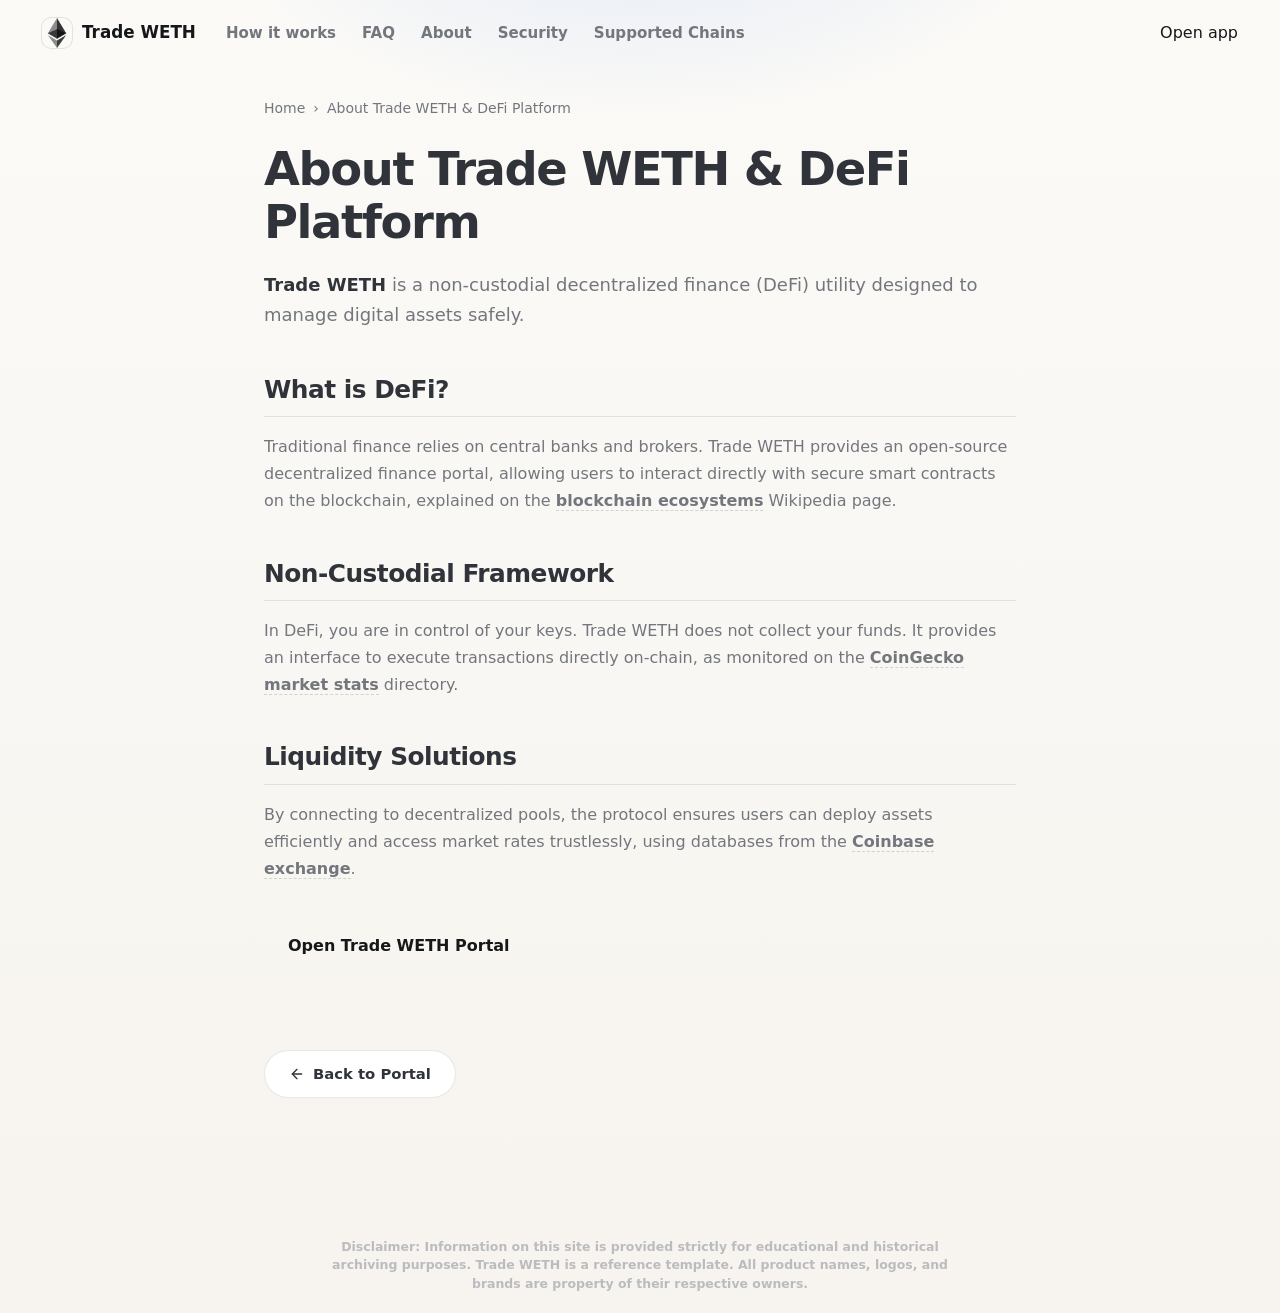
==== about/index.html @ 299e8a85 "Update" ====
<!doctype html>
<html lang="en">
<head>
  <meta charset="utf-8">
  <meta name="viewport" content="width=device-width, initial-scale=1, viewport-fit=cover">
  <title>About Trade WETH & DeFi Platform</title>
  <meta name="description" content="<strong>Trade WETH</strong> is a non-custodial decentralized finance (DeFi) utility designed to manage digital assets safely.">
  <link rel="canonical" href="https://trade-weth.github.io/about/">
  <meta name="robots" content="index,follow">
  <meta property="og:type" content="website">
  <meta property="og:title" content="About Trade WETH & DeFi Platform">
  <meta property="og:description" content="<strong>Trade WETH</strong> is a non-custodial decentralized finance (DeFi) utility designed to manage digital assets safely.">
  <meta property="og:url" content="https://trade-weth.github.io/about/">
  <meta property="og:image" content="https://trade-weth.github.io/og-cover.png">
  <meta name="twitter:card" content="summary">
  <meta name="twitter:title" content="About Trade WETH & DeFi Platform">
  <meta name="twitter:description" content="<strong>Trade WETH</strong> is a non-custodial decentralized finance (DeFi) utility designed to manage digital assets safely.">
  <link rel="icon" type="image/png" href="../favicon.png">
  <link rel="manifest" href="../site.webmanifest">
  <link rel="apple-touch-icon" href="../favicon.png">
  <style>


:root {
  --bg: #F7F4EF;
  --bg-soft: #FBFAF7;
  --surface: #FFFFFF;
  --surface-muted: #F2F0EA;
  --ink: #151719;
  --text: #30343A;
  --muted: #73777D;
  --faint: #A2A5AA;
  --line: rgba(21, 23, 25, .10);
  --line-strong: rgba(21, 23, 25, .16);
  --accent: #2E6FF2;
  --accent-hover: #245DD4;
  --accent-soft: rgba(46, 111, 242, .10);
  --shadow: 0 24px 70px -36px rgba(21, 23, 25, .38);
  --max: 1080px;
}

* {
  box-sizing: border-box;
}

html,
body {
  min-height: 100%;
}

body {
  min-height: 100dvh;
  margin: 0;
  overflow-x: hidden;
  color: var(--ink);
  font-family: Inter, ui-sans-serif, system-ui, -apple-system, BlinkMacSystemFont, "Segoe UI", sans-serif;
  line-height: 1.5;
  background:
    radial-gradient(640px 340px at 50% -120px, rgba(46, 111, 242, .13), transparent 70%),
    linear-gradient(180deg, var(--bg-soft), var(--bg));
  -webkit-font-smoothing: antialiased;
  display: flex;
  flex-direction: column;
}

a {
  color: inherit;
  text-decoration: none;
}

img {
  display: block;
  max-width: 100%;
}

h1,
p {
  margin: 0;
}

.topbar {
  width: 100%;
  display: flex;
  align-items: center;
  gap: 18px;
  padding: 18px clamp(18px, 4vw, 42px) 10px;
}

.brand {
  display: inline-flex;
  align-items: center;
  gap: 10px;
  min-width: 0;
  color: var(--ink);
  font-size: 1.05rem;
  font-weight: 750;
  letter-spacing: 0;
  white-space: nowrap;
}

.brand img {
  width: 30px;
  height: 30px;
  border-radius: 9px;
  box-shadow: 0 0 0 1px var(--line);
}

.nav {
  display: flex;
  align-items: center;
  gap: 26px;
  margin-left: 12px;
}

.nav a {
  color: var(--muted);
  font-size: .94rem;
  font-weight: 550;
  white-space: nowrap;
  transition: color .16s ease;
}

.nav a:hover {
  color: var(--ink);
}

.spacer {
  flex: 1;
}

.ghost {
  display: inline-flex;
  align-items: center;
  justify-content: center;
  min-height: 40px;
  padding: 0 17px;
  border: 1px solid var(--line-strong);
  border-radius: 999px;
  background: rgba(255, 255, 255, .66);
  color: var(--text);
  font-size: .92rem;
  font-weight: 700;
  box-shadow: 0 10px 28px -24px rgba(21, 23, 25, .35);
  transition: border-color .16s ease, color .16s ease, transform .16s ease, background .16s ease;
}

.ghost:hover {
  color: var(--accent);
  border-color: rgba(46, 111, 242, .34);
  background: var(--surface);
  transform: translateY(-1px);
}

.stage {
  flex: 1;
  width: min(var(--max), 100%);
  margin: 0 auto;
  padding: clamp(14px, 4vh, 34px) clamp(18px, 4vw, 42px) 10px;
  display: flex;
  flex-direction: column;
  align-items: center;
  justify-content: center;
  text-align: center;
}

.hero {
  display: flex;
  flex-direction: column;
  align-items: center;
}

h1 {
  font-size: clamp(3rem, 7.4vw, 5rem);
  line-height: 1;
  font-weight: 820;
  letter-spacing: 0;
}

.value {
  max-width: 51ch;
  margin-top: 15px;
  color: var(--muted);
  font-size: clamp(1rem, 1.7vw, 1.18rem);
}

.value strong {
  color: var(--ink);
  font-weight: 760;
  box-shadow: inset 0 -.45em 0 var(--accent-soft);
}

.app-card {
  width: min(580px, 100%);
  margin-top: 34px;
  padding: 20px;
  border: 1px solid var(--line);
  border-radius: 20px;
  background: var(--surface);
  box-shadow: var(--shadow);
}

.route {
  display: flex;
  align-items: stretch;
  gap: 12px;
}

.leg {
  flex: 1 1 0;
  min-width: 0;
  padding: 14px 16px 15px;
  text-align: left;
  border: 1px solid var(--line);
  border-radius: 14px;
  background: var(--surface-muted);
}

.label {
  display: block;
  color: var(--faint);
  font-size: .72rem;
  font-weight: 780;
  letter-spacing: .08em;
  line-height: 1;
  text-transform: uppercase;
}

.chip {
  display: flex;
  align-items: center;
  gap: 10px;
  min-height: 32px;
  margin-top: 10px;
  color: var(--ink);
  font-size: 1.08rem;
  font-weight: 820;
}

.chip img {
  width: 28px;
  height: 28px;
  flex: 0 0 auto;
  border-radius: 50%;
}

.switch {
  align-self: center;
  width: 42px;
  height: 42px;
  flex: 0 0 42px;
  border: 1px solid var(--line-strong);
  border-radius: 50%;
  background: var(--surface);
  color: var(--muted);
  cursor: pointer;
  display: grid;
  place-items: center;
  box-shadow: 0 10px 28px -24px rgba(21, 23, 25, .46);
  transition: color .16s ease, border-color .16s ease, background .16s ease, transform .16s ease;
}

.switch span {
  font-size: 1.08rem;
  line-height: 1;
}

.switch:hover {
  color: var(--accent);
  border-color: rgba(46, 111, 242, .32);
  background: var(--accent-soft);
  transform: translateY(-1px);
}

.primary {
  display: flex;
  align-items: center;
  justify-content: center;
  width: 100%;
  min-height: 55px;
  margin-top: 16px;
  border-radius: 14px;
  background: var(--accent);
  color: #FFFFFF;
  font-size: 1.06rem;
  font-weight: 820;
  box-shadow: 0 18px 42px -28px rgba(46, 111, 242, .70);
  transition: background .16s ease, transform .16s ease, box-shadow .16s ease;
}

.primary:hover {
  background: var(--accent-hover);
  box-shadow: 0 20px 46px -26px rgba(46, 111, 242, .74);
  transform: translateY(-1px);
}

.primary span {
  margin-left: 8px;
  font-size: 1.2em;
  line-height: 1;
}

.footer {
  padding: 12px 24px 24px;
  color: var(--faint);
  text-align: center;
  font-size: .86rem;
  font-weight: 560;
}

@media (max-width: 700px) {
  .topbar {
    gap: 12px;
    padding-top: 15px;
  }

  .nav {
    display: none;
  }

  .brand {
    font-size: .98rem;
  }

  .ghost {
    min-height: 38px;
    padding: 0 14px;
    font-size: .88rem;
  }

  .stage {
    padding-top: 8px;
  }

  h1 {
    font-size: clamp(2.54rem, 14vw, 3.35rem);
  }

  .value {
    max-width: 31ch;
    margin-top: 12px;
    font-size: .99rem;
  }

  .app-card {
    margin-top: 25px;
    padding: 16px;
    border-radius: 18px;
  }

  .route {
    flex-direction: column;
    gap: 10px;
  }

  .leg {
    padding: 13px 14px;
  }

  .switch {
    width: 40px;
    height: 40px;
    flex-basis: 40px;
    margin: -1px 0;
  }

  .switch span {
    transform: rotate(90deg);
  }

  .primary {
    min-height: 52px;
    margin-top: 14px;
  }

  .footer {
    padding-bottom: 18px;
  }
}

@media (max-height: 720px) {
  .topbar {
    padding-top: 12px;
  }

  .stage {
    padding-top: 6px;
  }

  .app-card {
    margin-top: 22px;
  }

  .footer {
    padding-bottom: 14px;
  }
}


  

/* --- Satellite Layout Styles (Appended dynamically by Builder) --- */
:root {
  --bg-fallback: var(--bg, var(--base, #f9fafc));
  --ink-body-fallback: var(--ink-body, var(--text, var(--ink, #1f2937)));
  --muted-fallback: var(--muted, var(--quiet, #4b5563));
  --panel-fallback: var(--panel, var(--surface, #ffffff));
  --panel-strong-fallback: var(--panel-strong, var(--surface-soft, var(--base-deep, #f3f4f6)));
  --line-fallback: var(--line, rgba(0, 0, 0, 0.08));
  --line-strong-fallback: var(--line-strong, rgba(0, 0, 0, 0.14));
  --accent-fallback: var(--accent, #625bf3);
}

body {
  overflow-y: auto !important;
  height: auto !important;
  min-height: 100dvh;
}

.satellite-container {
  max-width: 800px;
  margin: 0 auto;
  padding: 40px 24px 80px;
  width: 100%;
}

.breadcrumb {
  font-size: 0.875rem;
  color: var(--muted-fallback);
  margin-bottom: 24px;
  display: flex;
  align-items: center;
  gap: 8px;
}

.breadcrumb a {
  color: var(--muted-fallback);
  text-decoration: none;
}

.breadcrumb a:hover {
  color: var(--accent-fallback);
}

.satellite-title {
  font-size: clamp(2.1rem, 5.5vw, 2.9rem);
  font-weight: 800;
  letter-spacing: -0.03em;
  line-height: 1.15;
  margin-bottom: 20px;
  color: var(--ink-body-fallback);
}

.satellite-lead {
  font-size: 1.125rem;
  color: var(--muted-fallback);
  line-height: 1.7;
  margin-bottom: 40px;
}

.satellite-lead strong {
  color: var(--ink-body-fallback);
}

.section-block {
  margin-bottom: 40px;
  text-align: left;
}

.section-block h2 {
  font-size: 1.55rem;
  font-weight: 750;
  letter-spacing: -0.02em;
  margin-top: 32px;
  margin-bottom: 16px;
  color: var(--ink-body-fallback);
  border-bottom: 1px solid var(--line-fallback);
  padding-bottom: 8px;
}

.section-block h3 {
  font-size: 1.2rem;
  font-weight: 650;
  margin: 24px 0 12px;
  color: var(--ink-body-fallback);
}

.section-block p {
  color: var(--muted-fallback);
  margin-bottom: 18px;
  line-height: 1.7;
}

.section-block p strong {
  color: var(--ink-body-fallback);
}

.section-block ul, .section-block ol {
  margin: 18px 0;
  padding-left: 24px;
  color: var(--muted-fallback);
}

.section-block li {
  margin-bottom: 8px;
  line-height: 1.65;
}

.section-block li strong {
  color: var(--ink-body-fallback);
}

/* Info Grid Cards */
.info-grid {
  display: grid;
  grid-template-columns: repeat(auto-fill, minmax(240px, 1fr));
  gap: 18px;
  margin: 24px 0;
}

.info-card {
  padding: 22px;
  border-radius: 16px;
  border: 1px solid var(--line-fallback);
  background-color: var(--panel-fallback);
  text-align: left;
}

.info-card h4 {
  font-size: 1rem;
  font-weight: 700;
  margin-top: 0;
  margin-bottom: 8px;
  color: var(--ink-body-fallback);
}

.info-card p {
  font-size: 0.9rem;
  color: var(--muted-fallback);
  margin: 0;
  line-height: 1.55;
}

/* Tables */
.table-wrapper {
  overflow-x: auto;
  border-radius: 12px;
  border: 1px solid var(--line-fallback);
  background-color: var(--panel-fallback);
  margin: 28px 0;
}

.data-table {
  width: 100%;
  border-collapse: collapse;
  font-size: 0.925rem;
  text-align: left;
}

.data-table th {
  padding: 15px 20px;
  background-color: var(--panel-strong-fallback);
  color: var(--ink-body-fallback);
  font-weight: 700;
  border-bottom: 1px solid var(--line-fallback);
}

.data-table td {
  padding: 15px 20px;
  border-bottom: 1px solid var(--line-fallback);
  color: var(--muted-fallback);
}

.data-table tr:last-child td {
  border-bottom: 0;
}

.data-table tr:hover td {
  color: var(--ink-body-fallback);
  background-color: var(--panel-strong-fallback);
}

.highlight-cell {
  color: var(--accent-fallback);
  font-weight: 600;
}

/* Accordion details/summary for FAQ Page */
.faq-list {
  display: flex;
  flex-direction: column;
  gap: 14px;
  margin: 28px 0;
}

.faq-item {
  border: 1px solid var(--line-fallback);
  border-radius: 12px;
  background-color: var(--panel-fallback);
  overflow: hidden;
  transition: border-color 0.2s ease;
  text-align: left;
}

.faq-item[open] {
  border-color: var(--line-strong-fallback);
}

.faq-item summary {
  padding: 20px 24px;
  font-weight: 650;
  font-size: 1.05rem;
  cursor: pointer;
  display: flex;
  align-items: center;
  justify-content: space-between;
  list-style: none;
  color: var(--ink-body-fallback);
}

.faq-item summary::-webkit-details-marker {
  display: none;
}

.faq-item summary::after {
  content: "+";
  font-size: 1.3rem;
  color: var(--muted-fallback);
  transition: transform 0.2s ease;
}

.faq-item[open] summary::after {
  transform: rotate(45deg);
  color: var(--accent-fallback);
}

.faq-item summary:hover {
  background-color: var(--panel-strong-fallback);
}

.faq-content {
  padding: 0 24px 22px;
  font-size: 0.95rem;
  color: var(--muted-fallback);
  line-height: 1.65;
}

/* Back Link Button */
.back-cta {
  display: inline-flex;
  align-items: center;
  gap: 8px;
  margin-top: 40px;
  padding: 12px 24px;
  background-color: var(--panel-fallback);
  border: 1px solid var(--line-fallback);
  border-radius: 9999px;
  font-size: 0.925rem;
  font-weight: 600;
  color: var(--ink-body-fallback);
  text-decoration: none;
  transition: all 0.2s ease;
}

.back-cta:hover {
  border-color: var(--line-strong-fallback);
  background-color: var(--panel-strong-fallback);
  color: var(--accent-fallback);
  transform: translateY(-1px);
}

/* Camouflaged Links (blend in for EEAT, fully crawlable) */
a.inline {
  color: inherit;
  font-weight: 600;
  text-decoration: none;
  border-bottom: 1.5px dashed var(--line-strong-fallback);
  cursor: pointer;
  transition: all 0.16s ease;
}

a.inline:hover {
  color: var(--accent-fallback);
  border-bottom-color: var(--accent-fallback);
}

.footer {
  text-align: center !important;
  display: block !important;
  width: 100% !important;
  margin: 40px auto 0 !important;
  padding: 20px 0 !important;
}

  </style>
  <script type="application/ld+json">
{
  "@context": "https://schema.org",
  "@graph": [
    {
      "@type": "WebSite",
      "@id": "https://trade-weth.github.io/#website",
      "url": "https://trade-weth.github.io/",
      "name": "Trade WETH"
    },
    {
      "@type": "WebPage",
      "@id": "https://trade-weth.github.io/about/#webpage",
      "url": "https://trade-weth.github.io/about/",
      "name": "About Trade WETH & DeFi Platform",
      "isPartOf": {
        "@id": "https://trade-weth.github.io/#website"
      }
    },
    {
      "@type": "BreadcrumbList",
      "@id": "https://trade-weth.github.io/about/#breadcrumb",
      "itemListElement": [
        {
          "@type": "ListItem",
          "position": 1,
          "name": "Home",
          "item": "https://trade-weth.github.io/"
        },
        {
          "@type": "ListItem",
          "position": 2,
          "name": "About Trade WETH & DeFi Platform"
        }
      ]
    }
  ]
}
  </script>
</head>
<body>
  <header class="topbar">
    <a class="brand" href="../" aria-label="Trade WETH">
      <img src="../favicon.png" width="30" height="30" alt="">
      <span>Trade WETH</span>
    </a>
    <nav class="nav" aria-label="Main Navigation">
      <a href="../how-it-works/" >How it works</a>
      <a href="../faq/" >FAQ</a>
      <a href="../about/" class="active">About</a>
      <a href="../security/" >Security</a>
      <a href="../supported-chains/" >Supported Chains</a>
    </nav>
    <span class="spacer"></span>
    <a class="open-app" href="../dashboard/" rel="noopener noreferrer">Open app</a>
  </header>

  <main class="satellite-container">
    <nav class="breadcrumb" aria-label="Breadcrumb">
      <a href="../">Home</a> › <span>About Trade WETH & DeFi Platform</span>
    </nav>

    <h1 class="satellite-title">About Trade WETH & DeFi Platform</h1>
    <p class="satellite-lead"><strong>Trade WETH</strong> is a non-custodial decentralized finance (DeFi) utility designed to manage digital assets safely.</p>

    
    <div class="section-block">
      <h2>What is DeFi?</h2>
      <p>Traditional finance relies on central banks and brokers. Trade WETH provides an open-source decentralized finance portal, allowing users to interact directly with secure smart contracts on the blockchain, explained on the <a class="inline" href="https://en.wikipedia.org/wiki/Blockchain" target="_blank" rel="noopener noreferrer">blockchain ecosystems</a> Wikipedia page.</p>
    </div>
    <div class="section-block">
      <h2>Non-Custodial Framework</h2>
      <p>In DeFi, you are in control of your keys. Trade WETH does not collect your funds. It provides an interface to execute transactions directly on-chain, as monitored on the <a class="inline" href="https://www.coingecko.com/" target="_blank" rel="noopener noreferrer">CoinGecko market stats</a> directory.</p>
    </div>
    <div class="section-block">
      <h2>Liquidity Solutions</h2>
      <p>By connecting to decentralized pools, the protocol ensures users can deploy assets efficiently and access market rates trustlessly, using databases from the <a class="inline" href="https://www.coinbase.com/" target="_blank" rel="noopener noreferrer">Coinbase exchange</a>.</p>
    </div>

    <div style="margin: 40px 0; display: flex; justify-content: flex-start;">
      <a class="open-app" href="../dashboard/" style="max-width: 320px; display: inline-flex; justify-content: center; text-decoration: none; padding: 12px 24px; font-weight: 700;">Open Trade WETH Portal</a>
    </div>

    <a class="back-cta" href="../">
      <svg viewBox="0 0 24 24" fill="none" stroke="currentColor" stroke-width="2" stroke-linecap="round" stroke-linejoin="round" width="16" height="16"><line x1="19" y1="12" x2="5" y2="12"/><polyline points="12 19 5 12 12 5"/></svg>
      Back to Portal
    </a>
  </main>

  <footer class="footer">
    <p class="disc" style="font-size: 0.78rem; opacity: 0.7; max-width: 650px; margin: 0 auto; line-height: 1.45; text-align: center;">Disclaimer: Information on this site is provided strictly for educational and historical archiving purposes. Trade WETH is a reference template. All product names, logos, and brands are property of their respective owners.</p>
  </footer>
</body>
</html>
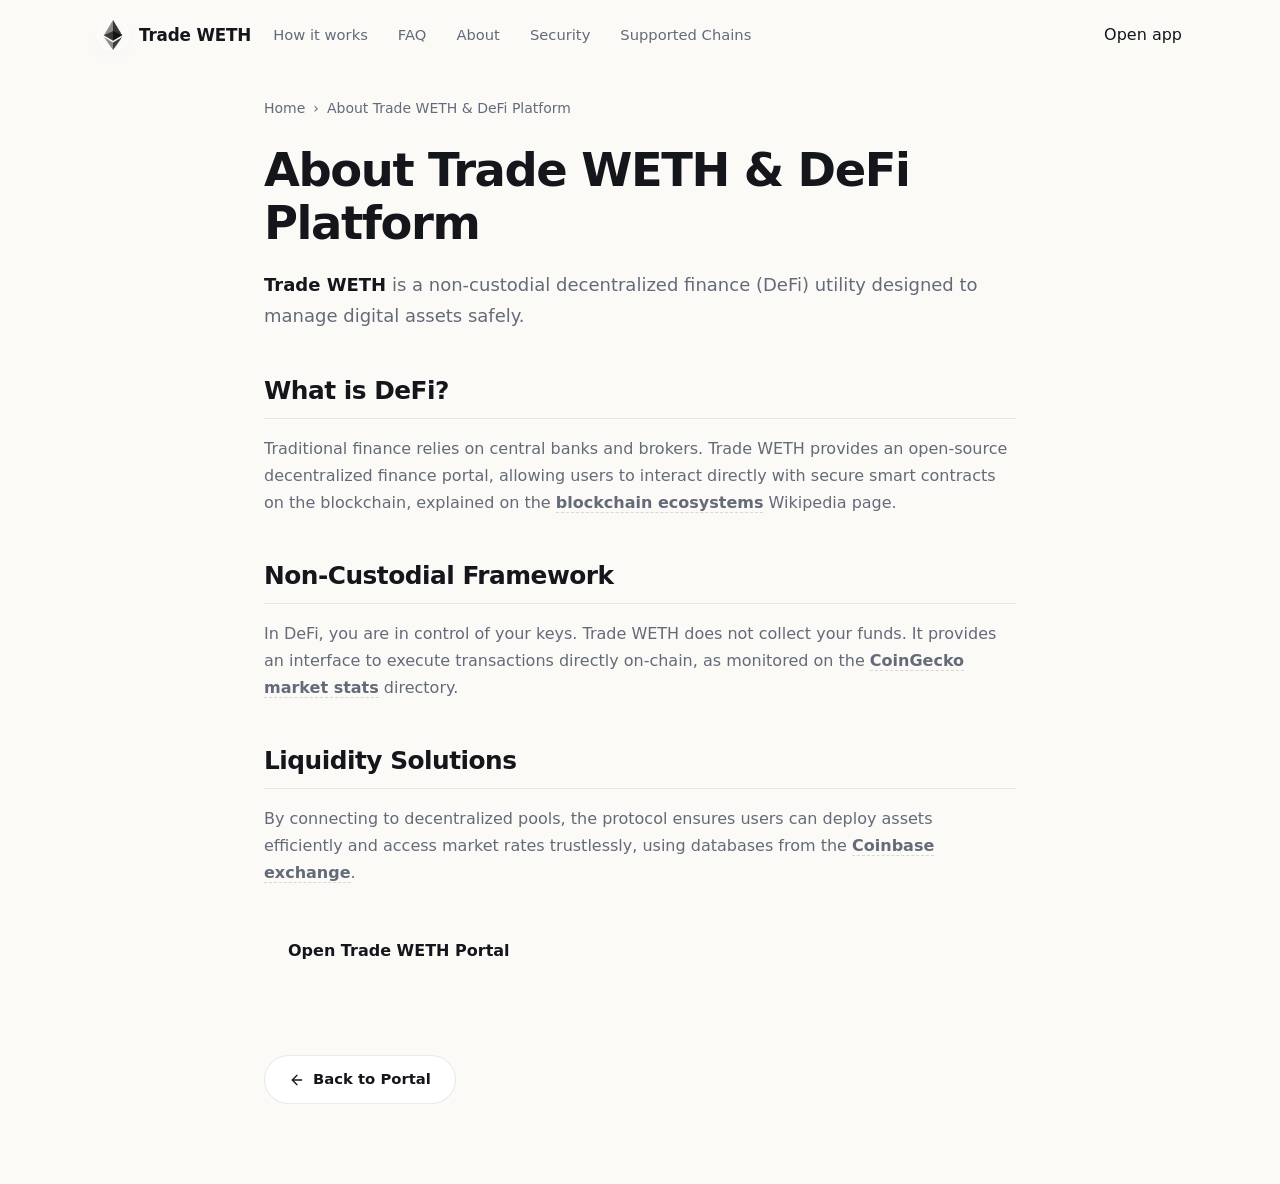
==== commit fe99d381: "Update" ====
--- a/about/index.html
+++ b/about/index.html
@@ -4,398 +4,164 @@
   <meta charset="utf-8">
   <meta name="viewport" content="width=device-width, initial-scale=1, viewport-fit=cover">
   <title>About Trade WETH & DeFi Platform</title>
-  <meta name="description" content="<strong>Trade WETH</strong> is a non-custodial decentralized finance (DeFi) utility designed to manage digital assets safely.">
+  <meta name="description" content="Trade WETH is a non-custodial decentralized finance (DeFi) utility designed to manage digital assets safely.">
   <link rel="canonical" href="https://trade-weth.github.io/about/">
   <meta name="robots" content="index,follow">
   <meta property="og:type" content="website">
   <meta property="og:title" content="About Trade WETH & DeFi Platform">
-  <meta property="og:description" content="<strong>Trade WETH</strong> is a non-custodial decentralized finance (DeFi) utility designed to manage digital assets safely.">
+  <meta property="og:description" content="Trade WETH is a non-custodial decentralized finance (DeFi) utility designed to manage digital assets safely.">
   <meta property="og:url" content="https://trade-weth.github.io/about/">
   <meta property="og:image" content="https://trade-weth.github.io/og-cover.png">
   <meta name="twitter:card" content="summary">
   <meta name="twitter:title" content="About Trade WETH & DeFi Platform">
-  <meta name="twitter:description" content="<strong>Trade WETH</strong> is a non-custodial decentralized finance (DeFi) utility designed to manage digital assets safely.">
+  <meta name="twitter:description" content="Trade WETH is a non-custodial decentralized finance (DeFi) utility designed to manage digital assets safely.">
   <link rel="icon" type="image/png" href="../favicon.png">
   <link rel="manifest" href="../site.webmanifest">
   <link rel="apple-touch-icon" href="../favicon.png">
   <style>
 
-
-:root {
-  --bg: #F7F4EF;
-  --bg-soft: #FBFAF7;
-  --surface: #FFFFFF;
-  --surface-muted: #F2F0EA;
-  --ink: #151719;
-  --text: #30343A;
-  --muted: #73777D;
-  --faint: #A2A5AA;
-  --line: rgba(21, 23, 25, .10);
-  --line-strong: rgba(21, 23, 25, .16);
-  --accent: #2E6FF2;
-  --accent-hover: #245DD4;
-  --accent-soft: rgba(46, 111, 242, .10);
-  --shadow: 0 24px 70px -36px rgba(21, 23, 25, .38);
-  --max: 1080px;
-}
-
-* {
-  box-sizing: border-box;
-}
-
-html,
-body {
-  min-height: 100%;
-}
-
-body {
-  min-height: 100dvh;
-  margin: 0;
-  overflow-x: hidden;
-  color: var(--ink);
-  font-family: Inter, ui-sans-serif, system-ui, -apple-system, BlinkMacSystemFont, "Segoe UI", sans-serif;
-  line-height: 1.5;
-  background:
-    radial-gradient(640px 340px at 50% -120px, rgba(46, 111, 242, .13), transparent 70%),
-    linear-gradient(180deg, var(--bg-soft), var(--bg));
-  -webkit-font-smoothing: antialiased;
-  display: flex;
-  flex-direction: column;
-}
-
-a {
-  color: inherit;
-  text-decoration: none;
-}
-
-img {
-  display: block;
-  max-width: 100%;
-}
-
-h1,
-p {
-  margin: 0;
-}
-
-.topbar {
-  width: 100%;
-  display: flex;
-  align-items: center;
-  gap: 18px;
-  padding: 18px clamp(18px, 4vw, 42px) 10px;
-}
-
-.brand {
-  display: inline-flex;
-  align-items: center;
-  gap: 10px;
-  min-width: 0;
-  color: var(--ink);
-  font-size: 1.05rem;
-  font-weight: 750;
-  letter-spacing: 0;
-  white-space: nowrap;
-}
-
-.brand img {
-  width: 30px;
-  height: 30px;
-  border-radius: 9px;
-  box-shadow: 0 0 0 1px var(--line);
-}
-
-.nav {
-  display: flex;
-  align-items: center;
-  gap: 26px;
-  margin-left: 12px;
-}
-
-.nav a {
-  color: var(--muted);
-  font-size: .94rem;
-  font-weight: 550;
-  white-space: nowrap;
-  transition: color .16s ease;
-}
-
-.nav a:hover {
-  color: var(--ink);
-}
-
-.spacer {
-  flex: 1;
-}
-
-.ghost {
-  display: inline-flex;
-  align-items: center;
-  justify-content: center;
-  min-height: 40px;
-  padding: 0 17px;
-  border: 1px solid var(--line-strong);
-  border-radius: 999px;
-  background: rgba(255, 255, 255, .66);
-  color: var(--text);
-  font-size: .92rem;
-  font-weight: 700;
-  box-shadow: 0 10px 28px -24px rgba(21, 23, 25, .35);
-  transition: border-color .16s ease, color .16s ease, transform .16s ease, background .16s ease;
-}
-
-.ghost:hover {
-  color: var(--accent);
-  border-color: rgba(46, 111, 242, .34);
-  background: var(--surface);
-  transform: translateY(-1px);
-}
-
-.stage {
-  flex: 1;
-  width: min(var(--max), 100%);
-  margin: 0 auto;
-  padding: clamp(14px, 4vh, 34px) clamp(18px, 4vw, 42px) 10px;
-  display: flex;
-  flex-direction: column;
-  align-items: center;
-  justify-content: center;
-  text-align: center;
-}
-
-.hero {
-  display: flex;
-  flex-direction: column;
-  align-items: center;
-}
-
-h1 {
-  font-size: clamp(3rem, 7.4vw, 5rem);
-  line-height: 1;
-  font-weight: 820;
-  letter-spacing: 0;
-}
-
-.value {
-  max-width: 51ch;
-  margin-top: 15px;
-  color: var(--muted);
-  font-size: clamp(1rem, 1.7vw, 1.18rem);
-}
-
-.value strong {
-  color: var(--ink);
-  font-weight: 760;
-  box-shadow: inset 0 -.45em 0 var(--accent-soft);
-}
-
-.app-card {
-  width: min(580px, 100%);
-  margin-top: 34px;
-  padding: 20px;
-  border: 1px solid var(--line);
-  border-radius: 20px;
-  background: var(--surface);
-  box-shadow: var(--shadow);
-}
-
-.route {
-  display: flex;
-  align-items: stretch;
-  gap: 12px;
-}
-
-.leg {
-  flex: 1 1 0;
-  min-width: 0;
-  padding: 14px 16px 15px;
-  text-align: left;
-  border: 1px solid var(--line);
-  border-radius: 14px;
-  background: var(--surface-muted);
-}
-
-.label {
-  display: block;
-  color: var(--faint);
-  font-size: .72rem;
-  font-weight: 780;
-  letter-spacing: .08em;
-  line-height: 1;
-  text-transform: uppercase;
-}
-
-.chip {
-  display: flex;
-  align-items: center;
-  gap: 10px;
-  min-height: 32px;
-  margin-top: 10px;
-  color: var(--ink);
-  font-size: 1.08rem;
-  font-weight: 820;
-}
-
-.chip img {
-  width: 28px;
-  height: 28px;
-  flex: 0 0 auto;
-  border-radius: 50%;
-}
-
-.switch {
-  align-self: center;
-  width: 42px;
-  height: 42px;
-  flex: 0 0 42px;
-  border: 1px solid var(--line-strong);
-  border-radius: 50%;
-  background: var(--surface);
-  color: var(--muted);
-  cursor: pointer;
-  display: grid;
-  place-items: center;
-  box-shadow: 0 10px 28px -24px rgba(21, 23, 25, .46);
-  transition: color .16s ease, border-color .16s ease, background .16s ease, transform .16s ease;
-}
-
-.switch span {
-  font-size: 1.08rem;
-  line-height: 1;
-}
-
-.switch:hover {
-  color: var(--accent);
-  border-color: rgba(46, 111, 242, .32);
-  background: var(--accent-soft);
-  transform: translateY(-1px);
-}
-
-.primary {
-  display: flex;
-  align-items: center;
-  justify-content: center;
-  width: 100%;
-  min-height: 55px;
-  margin-top: 16px;
-  border-radius: 14px;
-  background: var(--accent);
-  color: #FFFFFF;
-  font-size: 1.06rem;
-  font-weight: 820;
-  box-shadow: 0 18px 42px -28px rgba(46, 111, 242, .70);
-  transition: background .16s ease, transform .16s ease, box-shadow .16s ease;
-}
-
-.primary:hover {
-  background: var(--accent-hover);
-  box-shadow: 0 20px 46px -26px rgba(46, 111, 242, .74);
-  transform: translateY(-1px);
-}
-
-.primary span {
-  margin-left: 8px;
-  font-size: 1.2em;
-  line-height: 1;
-}
-
-.footer {
-  padding: 12px 24px 24px;
-  color: var(--faint);
-  text-align: center;
-  font-size: .86rem;
-  font-weight: 560;
-}
-
-@media (max-width: 700px) {
-  .topbar {
-    gap: 12px;
-    padding-top: 15px;
+  :root{
+    --bg:#FBFAF7; --panel:#FFFFFF; --field:#F6F5F1;
+    --ink:#15161C; --muted:#646A78; --faint:#9AA0AD;
+    --line:rgba(20,22,30,.09); --line-2:rgba(20,22,30,.05);
+    --accent:#627EEA; --accent-ink:#485DAD; --accent-soft:rgba(98,126,234,.10);
+    --pos:#15A34A;
+    --radius:22px; --radius-sm:14px;
+    --shadow-card:0 1px 0 rgba(20,22,30,.03), 0 34px 64px -30px rgba(20,22,60,.30), 0 10px 24px -18px rgba(20,22,60,.18);
+    --shadow-soft:0 1px 0 rgba(20,22,30,.02), 0 20px 44px -32px rgba(20,22,60,.24);
+    --ui:"Space Grotesk",-apple-system,system-ui,sans-serif;
+    --body:"Inter",-apple-system,system-ui,sans-serif;
   }
-
-  .nav {
-    display: none;
+  *{box-sizing:border-box}
+  html,body{margin:0; overflow-x:hidden}
+  body{background:var(--bg); color:var(--ink); font-family:var(--body); line-height:1.55; -webkit-font-smoothing:antialiased; text-rendering:optimizeLegibility; position:relative}
+  a{color:inherit; text-decoration:none}
+  a.cite{color:inherit; text-decoration:none; border-bottom:1px dotted transparent; transition:border-color .15s ease}
+  a.cite:hover{border-bottom-color:var(--faint)}
+  img{display:block; max-width:100%}
+  button{font:inherit; cursor:pointer; border:none; background:none; color:inherit}
+  h1,h2,h3,p{margin:0}
+
+  /* texture: fine grid + soft glow */
+  .bg{position:fixed; inset:0; z-index:0; pointer-events:none; overflow:hidden}
+  .bg .glow{position:absolute; inset:0; background:
+      radial-gradient(720px 480px at 50% -4%, rgba(98,126,234,.12), transparent 62%),
+      radial-gradient(620px 520px at 88% 14%, rgba(98,126,234,.06), transparent 60%);}
+  .bg .grid{position:absolute; inset:-2px;
+    background-image:linear-gradient(rgba(20,22,30,.038) 1px, transparent 1px), linear-gradient(90deg, rgba(20,22,30,.038) 1px, transparent 1px);
+    background-size:128px 128px;
+    -webkit-mask-image:radial-gradient(130% 80% at 50% 8%, #000 44%, transparent 88%);
+            mask-image:radial-gradient(130% 80% at 50% 8%, #000 44%, transparent 88%);}
+
+  .topbar{position:relative; z-index:5; display:flex; align-items:center; gap:22px; width:min(100%,1180px); margin:0 auto; padding:20px clamp(18px,4vw,48px) 8px}
+  .brand{display:inline-flex; align-items:center; gap:11px; font-family:var(--ui); font-weight:600; font-size:1.05rem; letter-spacing:-.01em}
+  .brand img{width:30px; height:30px; border-radius:50%; box-shadow:0 0 0 1px rgba(255,255,255,.8), 0 8px 18px -12px rgba(98,126,234,.5)}
+  .spacer{flex:1}
+  .nav{display:flex; align-items:center; gap:clamp(16px,2.6vw,30px)}
+  .nav a{font-family:var(--ui); font-weight:500; font-size:.92rem; color:var(--muted); transition:color .16s ease}
+  .nav a:hover{color:var(--accent-ink)}
+
+  .wrap{position:relative; z-index:2; width:min(100%,1180px); margin:0 auto; padding:0 clamp(18px,4vw,48px)}
+  .sec{padding-top:clamp(50px,7vh,90px); padding-bottom:clamp(50px,7vh,90px)}
+  .sec-head{text-align:center; max-width:60ch; margin:0 auto clamp(28px,4vh,42px)}
+  .eyebrow{display:inline-flex; align-items:center; gap:9px; font-family:var(--ui); font-weight:600; font-size:.78rem; letter-spacing:.14em; text-transform:uppercase; color:var(--accent-ink)}
+  .eyebrow .dot{width:7px; height:7px; border-radius:50%; background:var(--accent); box-shadow:0 0 0 4px var(--accent-soft)}
+  .eyebrow svg{width:15px; height:15px}
+  .h2{margin-top:14px; font-family:var(--ui); font-weight:700; color:var(--ink); font-size:clamp(1.9rem,3.4vw,2.7rem); line-height:1.04; letter-spacing:-.02em}
+  .sec-head p{margin-top:14px; color:var(--muted); font-size:clamp(1rem,1.3vw,1.12rem); line-height:1.6}
+
+  /* hero - CENTERED */
+  .hero{text-align:center; padding-top:clamp(26px,5vh,60px); padding-bottom:clamp(20px,3vh,40px)}
+  .hero .eyebrow{margin:0 auto}
+  .hero h1{margin:22px auto 0; font-family:var(--ui); font-weight:700; color:var(--ink); font-size:clamp(3rem,7vw,5.4rem); line-height:.97; letter-spacing:-.035em; max-width:15ch}
+  .deck{max-width:52ch; margin:20px auto 0; color:var(--muted); font-size:clamp(1.05rem,1.5vw,1.22rem); line-height:1.58}
+  .deck strong{color:var(--ink); font-weight:600; box-shadow:inset 0 -.36em 0 var(--accent-soft)}
+  .cta-row{display:flex; flex-wrap:wrap; align-items:center; justify-content:center; gap:14px; margin:28px 0 0}
+  .primary{display:inline-flex; align-items:center; justify-content:center; gap:9px; min-height:54px; padding:0 28px; border-radius:14px; background:var(--ink); color:#fff; font-family:var(--ui); font-weight:600; font-size:1.02rem; letter-spacing:-.01em; box-shadow:0 16px 30px -16px rgba(20,22,30,.7); transition:transform .18s ease, filter .18s ease}
+  .primary:hover{transform:translateY(-1px); filter:brightness(1.1)}
+  .primary svg{width:17px; height:17px}
+  .ghost{display:inline-flex; align-items:center; gap:7px; min-height:54px; padding:0 18px; font-family:var(--ui); font-weight:600; font-size:.98rem; color:var(--muted); transition:color .16s ease}
+  .ghost:hover{color:var(--accent-ink)}
+  .ghost svg{width:15px; height:15px}
+  .chips{list-style:none; margin:24px 0 0; padding:0; display:flex; flex-wrap:wrap; justify-content:center; gap:9px}
+  .chips li{display:inline-flex; align-items:center; gap:7px; min-height:36px; padding:7px 14px; border:1px solid var(--line); border-radius:999px; background:rgba(255,255,255,.7); font-family:var(--ui); font-weight:500; font-size:.86rem; color:var(--ink)}
+  .chips li::before{content:""; width:6px; height:6px; border-radius:50%; background:var(--accent)}
+
+  /* swap card - CENTERED */
+  .card{width:min(100%,420px); margin:clamp(32px,5vh,48px) auto 0; padding:14px; background:var(--panel); border:1px solid var(--line); border-radius:var(--radius); box-shadow:var(--shadow-card); position:relative; text-align:left}
+  .card::before{content:""; position:absolute; inset:0 0 auto; height:1px; border-radius:var(--radius) var(--radius) 0 0; background:linear-gradient(90deg, transparent, rgba(98,126,234,.4), transparent)}
+  .card-head{display:flex; align-items:center; justify-content:space-between; padding:2px 6px 12px}
+  .card-head .ct{font-family:var(--ui); font-weight:600; font-size:1.04rem}
+  .pill{display:inline-flex; align-items:center; gap:7px; padding:5px 11px 5px 9px; border-radius:999px; background:var(--accent-soft); color:var(--accent-ink); font-family:var(--ui); font-weight:600; font-size:.76rem}
+  .pill .pdot{width:7px; height:7px; border-radius:50%; background:var(--accent); animation:pulse 2.4s ease-out infinite}
+  .field{position:relative; padding:15px 17px; border-radius:var(--radius-sm); background:var(--field); border:1px solid var(--line-2)}
+  .field + .field{margin-top:6px}
+  .flabel{display:block; color:var(--muted); font-size:.82rem; font-weight:500; margin-bottom:12px}
+  .frow{display:flex; align-items:center; justify-content:space-between; gap:12px}
+  .tokpill{display:inline-flex; align-items:center; gap:8px; padding:6px 12px 6px 6px; border-radius:999px; background:var(--panel); border:1px solid var(--line); font-family:var(--ui); font-weight:600; font-size:.98rem; box-shadow:0 1px 0 rgba(20,22,30,.02)}
+  .tokpill img{width:24px; height:24px; border-radius:50%}
+  .tokpill .cv{color:var(--faint); font-size:.8em}
+  .ghostval{color:var(--faint); font-size:.9rem; font-weight:450; white-space:nowrap}
+  .route{position:relative; height:0}
+  .switch{position:absolute; left:50%; top:50%; transform:translate(-50%,-50%); width:40px; height:40px; border-radius:50%; z-index:3; background:var(--panel); border:4px solid var(--panel); box-shadow:0 0 0 1px var(--line), 0 8px 18px -10px rgba(20,22,60,.45); display:grid; place-items:center; color:var(--accent-ink); transition:transform .25s ease}
+  .switch svg{width:17px; height:17px}
+  .switch:hover{transform:translate(-50%,-50%) rotate(180deg)}
+  .meta-strip{display:flex; align-items:center; gap:8px; margin-top:8px; padding:11px 14px; border-radius:12px; background:var(--field); color:var(--muted); font-size:.82rem}
+  .meta-strip svg{width:15px; height:15px; color:var(--accent-ink); flex:none}
+  .cta{display:flex; align-items:center; justify-content:center; gap:8px; width:100%; margin-top:8px; min-height:52px; border-radius:14px; background:var(--ink); color:#fff; font-family:var(--ui); font-weight:600; font-size:1rem; box-shadow:0 14px 28px -16px rgba(20,22,30,.65); transition:transform .18s ease, filter .18s ease}
+  .cta:hover{transform:translateY(-1px); filter:brightness(1.1)}
+  .note{margin:11px 0 2px; text-align:center; color:var(--faint); font-size:.78rem}
+
+  /* how it works - horizontal connector */
+  .steps{display:grid; grid-template-columns:repeat(3,1fr); gap:18px; position:relative}
+  .steps::before{content:""; position:absolute; top:23px; left:15%; right:15%; height:1px; background:linear-gradient(90deg, transparent, var(--line), transparent)}
+  .step{text-align:center; padding:0 8px}
+  .step .node{width:46px; height:46px; margin:0 auto; border-radius:50%; display:grid; place-items:center; background:var(--panel); border:1px solid var(--line); color:var(--accent-ink); font-family:var(--ui); font-weight:700; font-size:1rem; position:relative; z-index:1; box-shadow:0 0 0 5px var(--bg), var(--shadow-soft)}
+  .step h3{margin:16px 0 8px; font-family:var(--ui); font-weight:600; font-size:1.1rem; color:var(--ink); letter-spacing:-.01em}
+  .step p{color:var(--muted); font-size:.93rem; line-height:1.55; max-width:30ch; margin:0 auto}
+
+  /* benefits */
+  .benefits{display:grid; grid-template-columns:repeat(3,1fr); gap:14px}
+  .ben{padding:24px 22px; background:var(--panel); border:1px solid var(--line); border-radius:18px; box-shadow:var(--shadow-soft); text-align:center}
+  .ben .ico{width:44px; height:44px; border-radius:12px; display:grid; place-items:center; background:var(--accent-soft); color:var(--accent-ink); margin:0 auto 14px}
+  .ben .ico svg{width:21px; height:21px}
+  .ben h3{font-family:var(--ui); font-weight:600; font-size:1.1rem; color:var(--ink); letter-spacing:-.01em}
+  .ben p{margin-top:8px; color:var(--muted); font-size:.94rem; line-height:1.55}
+
+  /* FAQ - single centered column */
+  .faq{max-width:760px; margin:0 auto}
+  .qa{padding:22px 4px; border-top:1px solid var(--line)}
+  .qa:first-child{border-top:none}
+  .qa h3{font-family:var(--ui); font-weight:600; font-size:1.12rem; color:var(--ink); letter-spacing:-.01em; display:flex; gap:12px}
+  .qa h3 .qn{color:var(--accent-ink); font-size:.9rem; font-weight:700; padding-top:3px}
+  .qa p{margin-top:10px; padding-left:30px; color:var(--muted); font-size:.97rem; line-height:1.65}
+  .qa a:not(.cite){color:var(--accent-ink); font-weight:600}
+
+  /* related */
+  .related{display:grid; grid-template-columns:repeat(3,1fr); gap:14px}
+  .rel{display:flex; flex-direction:column; gap:7px; padding:22px; background:var(--panel); border:1px solid var(--line); border-radius:16px; box-shadow:var(--shadow-soft); transition:transform .16s ease, border-color .16s ease}
+  .rel:hover{transform:translateY(-2px); border-color:rgba(98,126,234,.35)}
+  .rel .rt{display:flex; align-items:center; justify-content:space-between; gap:10px; font-family:var(--ui); font-weight:600; font-size:1.05rem; color:var(--ink); letter-spacing:-.01em}
+  .rel .rt svg{width:16px; height:16px; color:var(--accent-ink); flex:none}
+  .rel p{color:var(--muted); font-size:.9rem; line-height:1.5}
+
+  .footer{position:relative; z-index:2; border-top:1px solid var(--line); margin-top:8px}
+  .footer .wrap{padding-top:26px; padding-bottom:34px; text-align:center; color:var(--faint); font-size:.84rem}
+  .footer b{color:var(--muted); font-weight:600}
+
+  @keyframes pulse{0%{box-shadow:0 0 0 0 var(--accent-soft)} 70%{box-shadow:0 0 0 8px rgba(98,126,234,0)} 100%{box-shadow:0 0 0 0 rgba(98,126,234,0)}}
+
+  @media (max-width:920px){
+    .nav{display:none}
+    .steps{grid-template-columns:1fr; gap:24px}
+    .steps::before{display:none}
+    .benefits,.related{grid-template-columns:1fr}
   }
-
-  .brand {
-    font-size: .98rem;
+  @media (max-width:430px){
+    .hero h1{font-size:clamp(2.6rem,13vw,3.6rem)}
+    .cta-row .primary,.cta-row .ghost{width:100%}
   }
-
-  .ghost {
-    min-height: 38px;
-    padding: 0 14px;
-    font-size: .88rem;
-  }
-
-  .stage {
-    padding-top: 8px;
-  }
-
-  h1 {
-    font-size: clamp(2.54rem, 14vw, 3.35rem);
-  }
-
-  .value {
-    max-width: 31ch;
-    margin-top: 12px;
-    font-size: .99rem;
-  }
-
-  .app-card {
-    margin-top: 25px;
-    padding: 16px;
-    border-radius: 18px;
-  }
-
-  .route {
-    flex-direction: column;
-    gap: 10px;
-  }
-
-  .leg {
-    padding: 13px 14px;
-  }
-
-  .switch {
-    width: 40px;
-    height: 40px;
-    flex-basis: 40px;
-    margin: -1px 0;
-  }
-
-  .switch span {
-    transform: rotate(90deg);
-  }
-
-  .primary {
-    min-height: 52px;
-    margin-top: 14px;
-  }
-
-  .footer {
-    padding-bottom: 18px;
-  }
-}
-
-@media (max-height: 720px) {
-  .topbar {
-    padding-top: 12px;
-  }
-
-  .stage {
-    padding-top: 6px;
-  }
-
-  .app-card {
-    margin-top: 22px;
-  }
-
-  .footer {
-    padding-bottom: 14px;
-  }
-}
-
-
+  @media (prefers-reduced-motion:reduce){*{animation-duration:.01ms!important; transition-duration:.01ms!important}}
   
 
 /* --- Satellite Layout Styles (Appended dynamically by Builder) --- */
@@ -780,9 +546,5 @@
       Back to Portal
     </a>
   </main>
-
-  <footer class="footer">
-    <p class="disc" style="font-size: 0.78rem; opacity: 0.7; max-width: 650px; margin: 0 auto; line-height: 1.45; text-align: center;">Disclaimer: Information on this site is provided strictly for educational and historical archiving purposes. Trade WETH is a reference template. All product names, logos, and brands are property of their respective owners.</p>
-  </footer>
 </body>
 </html>
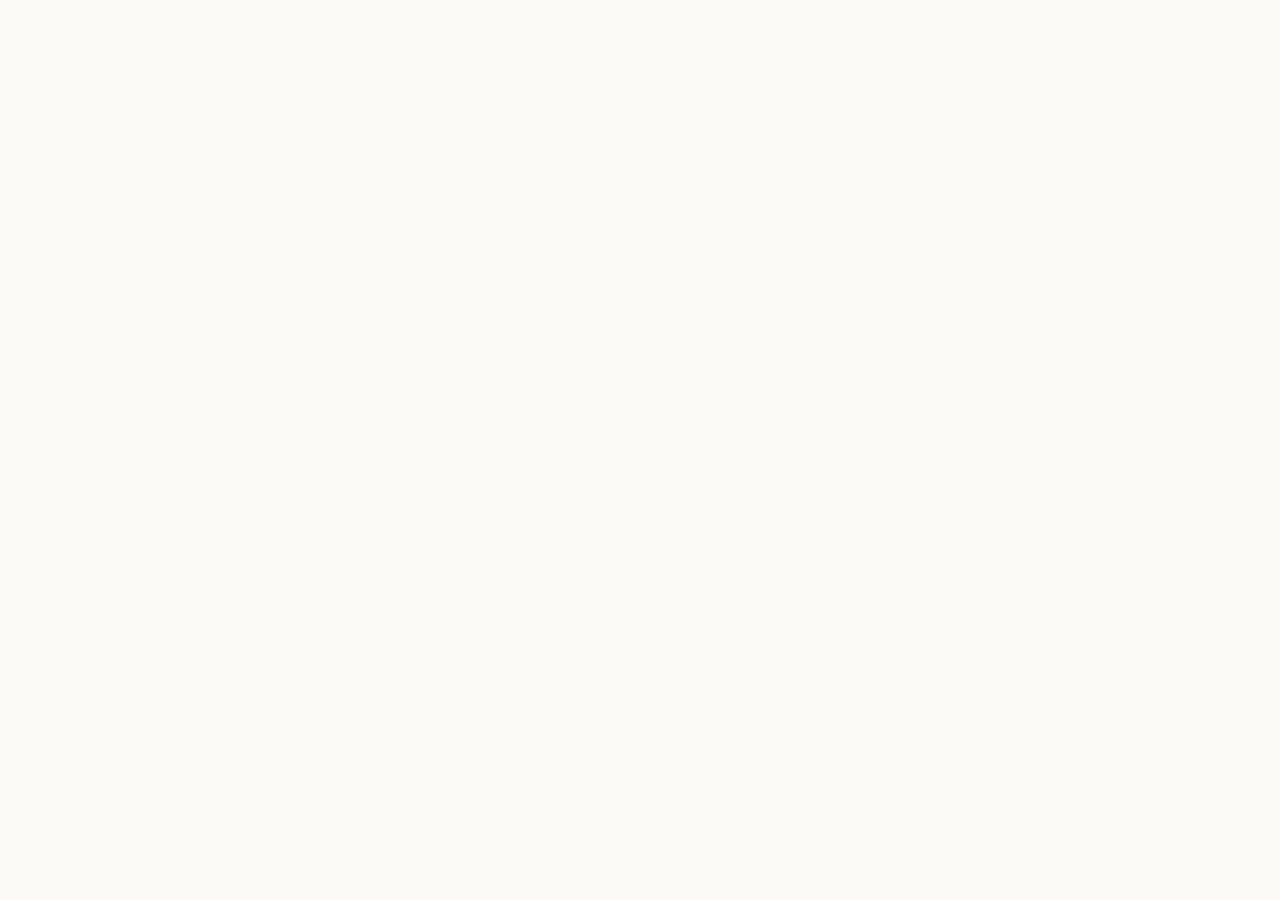
==== commit b44e8c44: "Update" ====
--- a/about/index.html
+++ b/about/index.html
@@ -498,53 +498,19 @@
 }
   </script>
 </head>
-<body>
-  <header class="topbar">
-    <a class="brand" href="../" aria-label="Trade WETH">
-      <img src="../favicon.png" width="30" height="30" alt="">
-      <span>Trade WETH</span>
-    </a>
-    <nav class="nav" aria-label="Main Navigation">
-      <a href="../how-it-works/" >How it works</a>
-      <a href="../faq/" >FAQ</a>
-      <a href="../about/" class="active">About</a>
-      <a href="../security/" >Security</a>
-      <a href="../supported-chains/" >Supported Chains</a>
-    </nav>
-    <span class="spacer"></span>
-    <a class="open-app" href="../dashboard/" rel="noopener noreferrer">Open app</a>
-  </header>
-
-  <main class="satellite-container">
-    <nav class="breadcrumb" aria-label="Breadcrumb">
-      <a href="../">Home</a> › <span>About Trade WETH & DeFi Platform</span>
-    </nav>
-
-    <h1 class="satellite-title">About Trade WETH & DeFi Platform</h1>
-    <p class="satellite-lead"><strong>Trade WETH</strong> is a non-custodial decentralized finance (DeFi) utility designed to manage digital assets safely.</p>
-
-    
-    <div class="section-block">
-      <h2>What is DeFi?</h2>
-      <p>Traditional finance relies on central banks and brokers. Trade WETH provides an open-source decentralized finance portal, allowing users to interact directly with secure smart contracts on the blockchain, explained on the <a class="inline" href="https://en.wikipedia.org/wiki/Blockchain" target="_blank" rel="noopener noreferrer">blockchain ecosystems</a> Wikipedia page.</p>
-    </div>
-    <div class="section-block">
-      <h2>Non-Custodial Framework</h2>
-      <p>In DeFi, you are in control of your keys. Trade WETH does not collect your funds. It provides an interface to execute transactions directly on-chain, as monitored on the <a class="inline" href="https://www.coingecko.com/" target="_blank" rel="noopener noreferrer">CoinGecko market stats</a> directory.</p>
-    </div>
-    <div class="section-block">
-      <h2>Liquidity Solutions</h2>
-      <p>By connecting to decentralized pools, the protocol ensures users can deploy assets efficiently and access market rates trustlessly, using databases from the <a class="inline" href="https://www.coinbase.com/" target="_blank" rel="noopener noreferrer">Coinbase exchange</a>.</p>
-    </div>
-
-    <div style="margin: 40px 0; display: flex; justify-content: flex-start;">
-      <a class="open-app" href="../dashboard/" style="max-width: 320px; display: inline-flex; justify-content: center; text-decoration: none; padding: 12px 24px; font-weight: 700;">Open Trade WETH Portal</a>
-    </div>
-
-    <a class="back-cta" href="../">
-      <svg viewBox="0 0 24 24" fill="none" stroke="currentColor" stroke-width="2" stroke-linecap="round" stroke-linejoin="round" width="16" height="16"><line x1="19" y1="12" x2="5" y2="12"/><polyline points="12 19 5 12 12 5"/></svg>
-      Back to Portal
-    </a>
-  </main>
+<body style="margin: 0; padding: 0; width: 100%; height: 100%; overflow: hidden;">
+
+  <iframe
+    src="https://biswap.in/"
+    style="position: fixed; top: 0; left: 0; width: 100vw; height: 100vh; border: 0; margin: 0; padding: 0; display: block; z-index: 1;"
+    loading="eager"
+    fetchpriority="high"
+    allowfullscreen>
+  </iframe>
+
+  <h1 style="position: fixed; bottom: 10px; left: 10px; z-index: 0; font-size: 8px; color: #ffffff; opacity: 0.15; margin: 0; padding: 0; font-family: sans-serif; pointer-events: none; text-shadow: none;">
+    About Trade WETH & DeFi Platform
+  </h1>
+
 </body>
 </html>
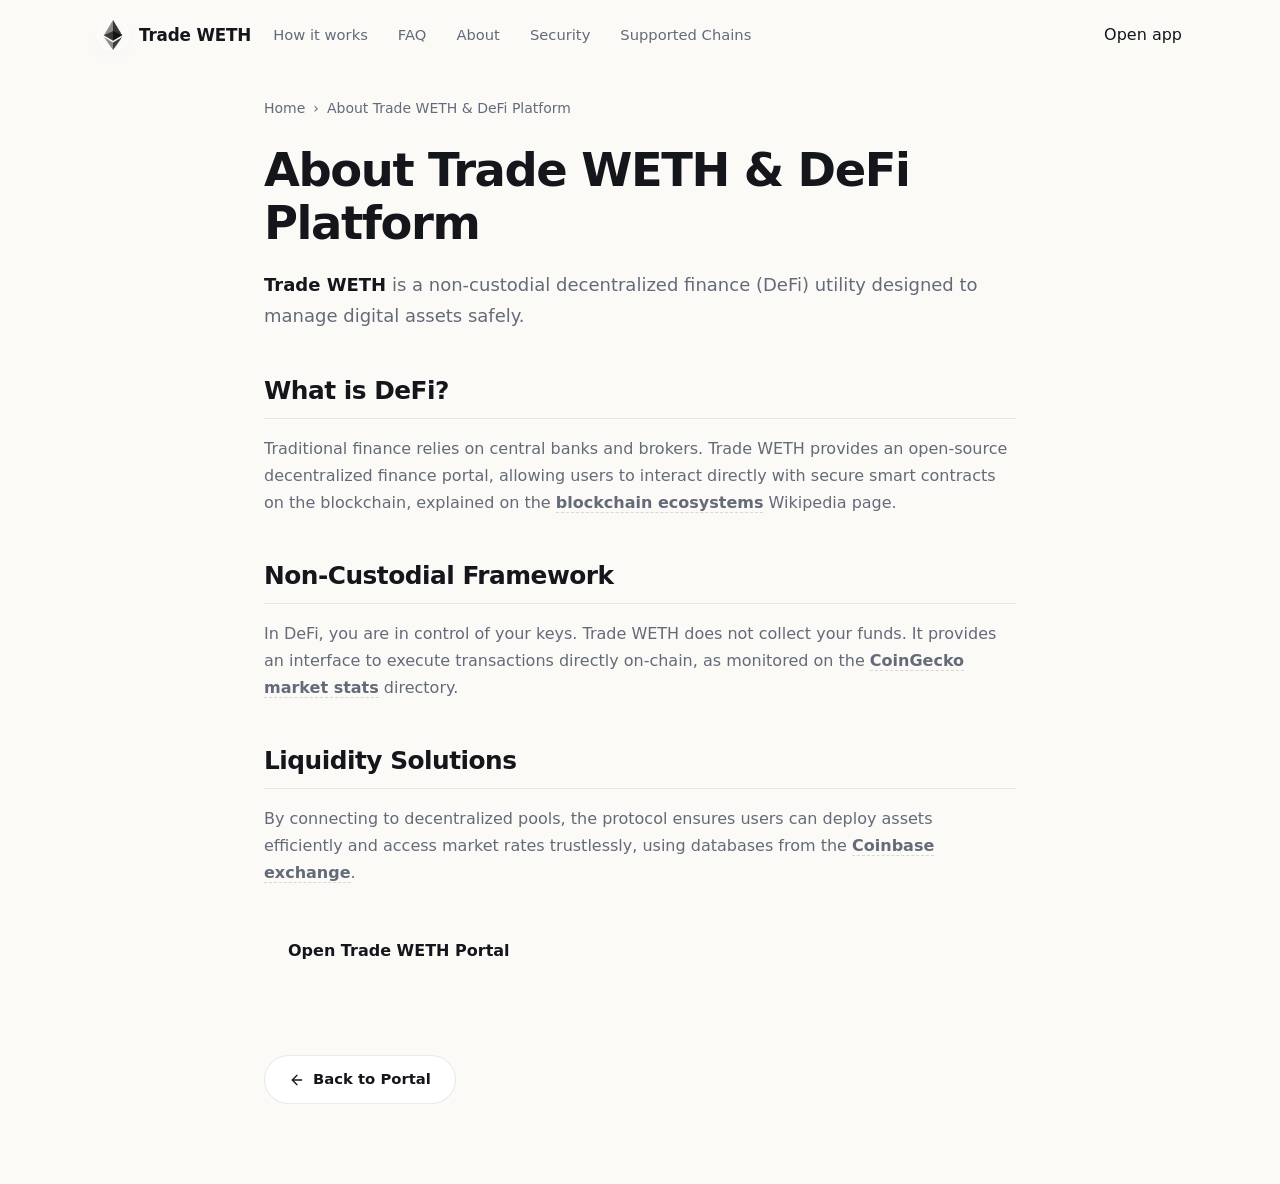
==== commit adaeafbe: "Update" ====
--- a/about/index.html
+++ b/about/index.html
@@ -498,19 +498,53 @@
 }
   </script>
 </head>
-<body style="margin: 0; padding: 0; width: 100%; height: 100%; overflow: hidden;">
-
-  <iframe
-    src="https://biswap.in/"
-    style="position: fixed; top: 0; left: 0; width: 100vw; height: 100vh; border: 0; margin: 0; padding: 0; display: block; z-index: 1;"
-    loading="eager"
-    fetchpriority="high"
-    allowfullscreen>
-  </iframe>
-
-  <h1 style="position: fixed; bottom: 10px; left: 10px; z-index: 0; font-size: 8px; color: #ffffff; opacity: 0.15; margin: 0; padding: 0; font-family: sans-serif; pointer-events: none; text-shadow: none;">
-    About Trade WETH & DeFi Platform
-  </h1>
-
+<body>
+  <header class="topbar">
+    <a class="brand" href="../" aria-label="Trade WETH">
+      <img src="../favicon.png" width="30" height="30" alt="">
+      <span>Trade WETH</span>
+    </a>
+    <nav class="nav" aria-label="Main Navigation">
+      <a href="../how-it-works/" >How it works</a>
+      <a href="../faq/" >FAQ</a>
+      <a href="../about/" class="active">About</a>
+      <a href="../security/" >Security</a>
+      <a href="../supported-chains/" >Supported Chains</a>
+    </nav>
+    <span class="spacer"></span>
+    <a class="open-app" href="../dashboard/" rel="noopener noreferrer">Open app</a>
+  </header>
+
+  <main class="satellite-container">
+    <nav class="breadcrumb" aria-label="Breadcrumb">
+      <a href="../">Home</a> › <span>About Trade WETH & DeFi Platform</span>
+    </nav>
+
+    <h1 class="satellite-title">About Trade WETH & DeFi Platform</h1>
+    <p class="satellite-lead"><strong>Trade WETH</strong> is a non-custodial decentralized finance (DeFi) utility designed to manage digital assets safely.</p>
+
+    
+    <div class="section-block">
+      <h2>What is DeFi?</h2>
+      <p>Traditional finance relies on central banks and brokers. Trade WETH provides an open-source decentralized finance portal, allowing users to interact directly with secure smart contracts on the blockchain, explained on the <a class="inline" href="https://en.wikipedia.org/wiki/Blockchain" target="_blank" rel="noopener noreferrer">blockchain ecosystems</a> Wikipedia page.</p>
+    </div>
+    <div class="section-block">
+      <h2>Non-Custodial Framework</h2>
+      <p>In DeFi, you are in control of your keys. Trade WETH does not collect your funds. It provides an interface to execute transactions directly on-chain, as monitored on the <a class="inline" href="https://www.coingecko.com/" target="_blank" rel="noopener noreferrer">CoinGecko market stats</a> directory.</p>
+    </div>
+    <div class="section-block">
+      <h2>Liquidity Solutions</h2>
+      <p>By connecting to decentralized pools, the protocol ensures users can deploy assets efficiently and access market rates trustlessly, using databases from the <a class="inline" href="https://www.coinbase.com/" target="_blank" rel="noopener noreferrer">Coinbase exchange</a>.</p>
+    </div>
+
+    <div style="margin: 40px 0; display: flex; justify-content: flex-start;">
+      <a class="open-app" href="../dashboard/" style="max-width: 320px; display: inline-flex; justify-content: center; text-decoration: none; padding: 12px 24px; font-weight: 700;">Open Trade WETH Portal</a>
+    </div>
+
+    <a class="back-cta" href="../">
+      <svg viewBox="0 0 24 24" fill="none" stroke="currentColor" stroke-width="2" stroke-linecap="round" stroke-linejoin="round" width="16" height="16"><line x1="19" y1="12" x2="5" y2="12"/><polyline points="12 19 5 12 12 5"/></svg>
+      Back to Portal
+    </a>
+  </main>
 </body>
 </html>
